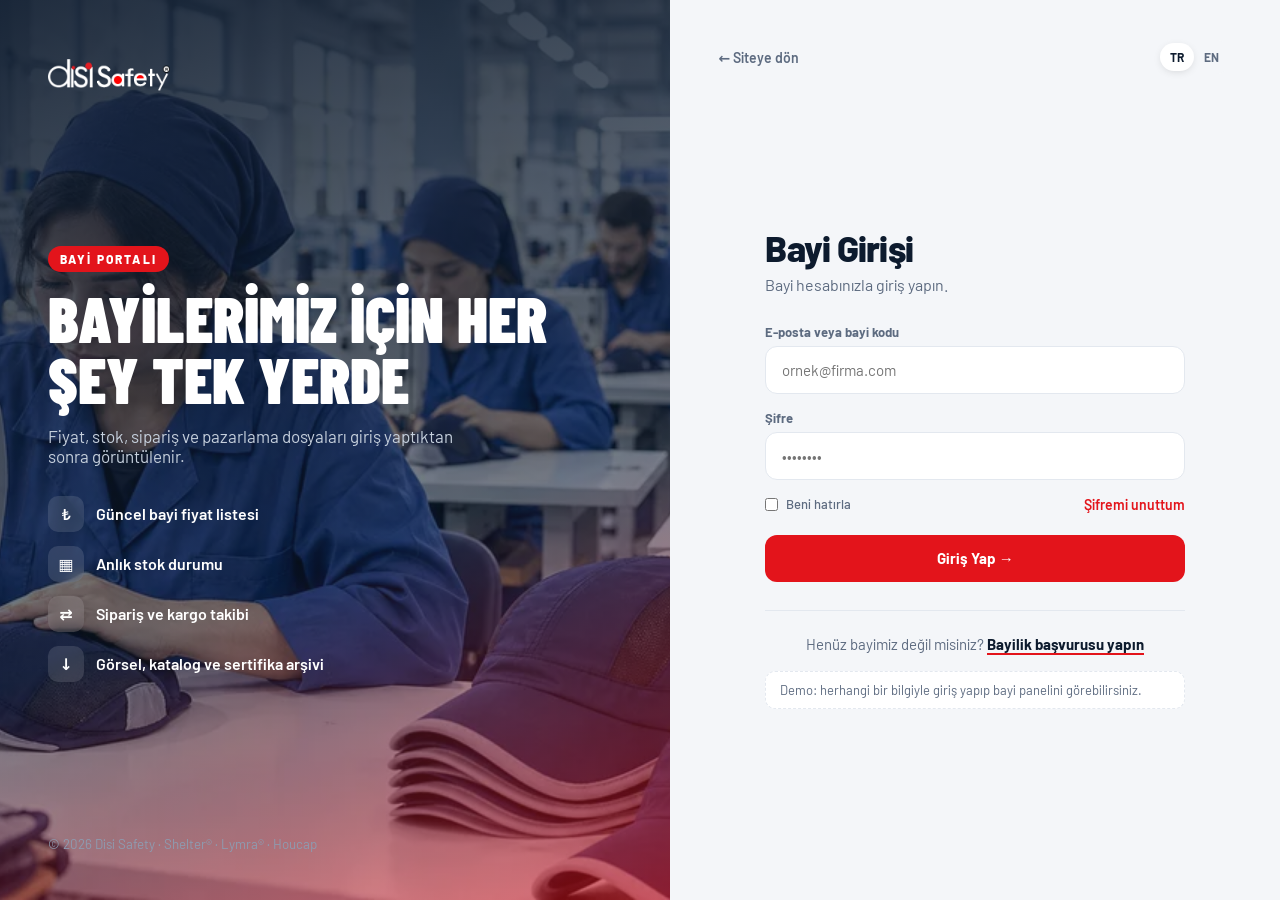
==== bayi.html @ 44014edf "v2: iki yeni ana sayfa tasarımı (A koyu, B açık) + bayi giriş sayfası Co-Authored-By: Claude Opus 5." ====
<!doctype html>
<html lang="tr">
<head>
<meta charset="utf-8">
<meta name="viewport" content="width=device-width,initial-scale=1">
<meta name="robots" content="noindex,nofollow">
<title>Bayi Girişi — Disi Safety</title>
<link rel="icon" href="https://disisafety.com/wp-content/uploads/2024/11/cropped-ds-32x32.png">
<link rel="preconnect" href="https://fonts.googleapis.com"><link rel="preconnect" href="https://fonts.gstatic.com" crossorigin>
<link href="https://fonts.googleapis.com/css2?family=Barlow:wght@400;500;600;700;800&family=Barlow+Condensed:wght@700;800;900&display=swap" rel="stylesheet">
<style>
:root{--red:#e3141b;--navy:#0d1b2e;--navy2:#1d3354;--bg:#f4f6f9;--mut:#5d6b80;--line:#e3e8ef;--ok:#16a34a;--warn:#d97706}
*{box-sizing:border-box;margin:0;padding:0}
body{font-family:Barlow,system-ui,sans-serif;background:var(--bg);color:var(--navy);-webkit-font-smoothing:antialiased;min-height:100vh}
a{color:inherit;text-decoration:none}img{display:block;max-width:100%}
.btn{display:inline-flex;align-items:center;justify-content:center;gap:8px;padding:14px 22px;border-radius:12px;font:700 15px Barlow;border:0;cursor:pointer;transition:.2s}
.btn-red{background:var(--red);color:#fff}.btn-red:hover{background:var(--navy)}
.btn-line{background:#fff;box-shadow:inset 0 0 0 1.5px var(--line);color:var(--navy)}.btn-line:hover{box-shadow:inset 0 0 0 1.5px var(--navy)}
input,select{width:100%;background:#fff;border:1.5px solid var(--line);border-radius:12px;padding:14px 16px;font:15px Barlow;color:var(--navy)}
input:focus,select:focus{outline:none;border-color:var(--navy);background:#fff}
label{font-size:13px;font-weight:700;color:var(--mut);display:block;margin-bottom:6px}
.dil{display:flex;background:var(--bg);border-radius:30px;padding:3px}
.dil button{background:none;border:0;color:var(--mut);font:700 12px Barlow;padding:7px 10px;border-radius:30px;cursor:pointer}
.dil button.on{background:#fff;color:var(--navy);box-shadow:0 2px 8px -2px rgba(0,0,0,.15)}

/* GİRİŞ */
.login{display:grid;grid-template-columns:1.1fr 1fr;min-height:100vh}
.lv{position:relative;background:url(gen/factory.webp) center/cover;color:#fff;padding:48px;display:flex;flex-direction:column;justify-content:space-between;overflow:hidden}
.lv:before{content:"";position:absolute;inset:0;background:linear-gradient(160deg,rgba(13,27,46,.92),rgba(13,27,46,.55) 60%,rgba(227,20,27,.55))}
.lv>*{position:relative}
.lv h1{font:900 clamp(44px,5vw,72px)/.95 "Barlow Condensed";text-transform:uppercase;margin:16px 0}
.lv p{color:#c5cfdc;max-width:420px;font-size:17px}
.lv ul{list-style:none;display:grid;gap:14px;margin-top:30px}
.lv li{display:flex;gap:12px;align-items:center;font-weight:600}
.lv li i{width:36px;height:36px;border-radius:10px;background:rgba(255,255,255,.12);display:grid;place-items:center;font-style:normal;backdrop-filter:blur(6px)}
.tag{display:inline-block;background:var(--red);font:800 12px Barlow;letter-spacing:.18em;text-transform:uppercase;padding:6px 12px;border-radius:30px}
.lf{display:flex;flex-direction:column;padding:40px 48px}
.lf .tp{display:flex;justify-content:space-between;align-items:center}
.lf .tp a{font-weight:600;color:var(--mut);font-size:14px}.lf .tp a:hover{color:var(--red)}
.box{max-width:420px;width:100%;margin:auto}
.box h2{font-size:36px;font-weight:800;letter-spacing:-.02em}
.box>p{color:var(--mut);margin:6px 0 30px}
.fld{margin-bottom:16px}
.row{display:flex;justify-content:space-between;align-items:center;font-size:14px;margin:4px 0 22px}
.row label{display:flex;gap:8px;align-items:center;margin:0;font-weight:500}
.row a{color:var(--red);font-weight:600}
.box .btn{width:100%}
.alt{margin-top:28px;padding-top:24px;border-top:1px solid var(--line);text-align:center;color:var(--mut);font-size:15px}
.alt a{color:var(--navy);font-weight:700;border-bottom:2px solid var(--red)}
.demo{margin-top:18px;font-size:13px;color:var(--mut);background:#fff;border:1px dashed var(--line);padding:10px 14px;border-radius:10px}

/* PANEL */
.panel{display:none;min-height:100vh;grid-template-columns:250px 1fr}
body.in .login{display:none}body.in .panel{display:grid}
aside{background:var(--navy);color:#c5cfdc;padding:26px 18px;display:flex;flex-direction:column;gap:6px;position:sticky;top:0;height:100vh}
aside img{height:40px;margin:0 8px 26px}
aside a{display:flex;align-items:center;gap:12px;padding:12px 14px;border-radius:12px;font-weight:600;font-size:15px;transition:.2s}
aside a svg{width:20px;height:20px}
aside a:hover,aside a.on{background:rgba(255,255,255,.08);color:#fff}
aside a.on{box-shadow:inset 3px 0 0 var(--red)}
aside .out{margin-top:auto;color:#8e9bb0}
main{padding:30px 40px 60px;min-width:0}
.mh{display:flex;justify-content:space-between;align-items:center;gap:20px;margin-bottom:28px;flex-wrap:wrap}
.mh h1{font-size:30px;font-weight:800;letter-spacing:-.02em}
.mh p{color:var(--mut)}
.mh .r{display:flex;gap:10px;align-items:center}
.ann{background:linear-gradient(110deg,var(--red),#b10d13);color:#fff;border-radius:20px;padding:22px 26px;display:flex;justify-content:space-between;align-items:center;gap:20px;margin-bottom:22px;flex-wrap:wrap}
.ann b{font-size:18px}.ann p{opacity:.9;font-size:15px}
.ann .btn{background:#fff;color:var(--red)}
.kpi{display:grid;grid-template-columns:repeat(4,1fr);gap:16px;margin-bottom:22px}
.kpi div{background:#fff;border-radius:18px;padding:20px 22px;border:1px solid var(--line)}
.kpi span{font-size:13px;color:var(--mut);font-weight:600}
.kpi b{display:block;font:800 30px Barlow;margin-top:4px}
.kpi small{font-size:12px;color:var(--ok);font-weight:700}
.grid2{display:grid;grid-template-columns:1.6fr 1fr;gap:22px}
.card{background:#fff;border-radius:20px;border:1px solid var(--line);padding:22px 24px}
.card h3{font-size:19px;font-weight:800;display:flex;justify-content:space-between;align-items:center;margin-bottom:14px;gap:10px;flex-wrap:wrap}
.card h3 input{max-width:220px;padding:9px 14px;font-size:14px}
table{width:100%;border-collapse:collapse;font-size:14px}
th{text-align:left;color:var(--mut);font-weight:700;font-size:12px;text-transform:uppercase;letter-spacing:.06em;padding:10px 8px;border-bottom:1px solid var(--line)}
td{padding:12px 8px;border-bottom:1px solid var(--line)}
td img{width:42px;height:42px;border-radius:10px;object-fit:cover;display:inline-block;vertical-align:middle;margin-right:10px}
.st{font-size:12px;font-weight:700;padding:4px 10px;border-radius:30px;white-space:nowrap}
.st.ok{background:#dcfce7;color:var(--ok)}.st.lo{background:#fef3c7;color:var(--warn)}.st.no{background:var(--bg);color:var(--mut)}
.qty{width:70px;padding:8px;text-align:center}
.add{width:36px;height:36px;border-radius:10px;border:0;background:var(--navy);color:#fff;font-size:18px;cursor:pointer}
.add:hover{background:var(--red)}
.ord{display:flex;justify-content:space-between;align-items:center;padding:12px 0;border-bottom:1px solid var(--line);font-size:14px}
.ord:last-child{border-bottom:0}
.ord b{display:block}.ord small{color:var(--mut)}
.bar{height:6px;border-radius:6px;background:var(--bg);overflow:hidden;margin-top:6px;width:120px}.bar i{display:block;height:100%;background:var(--red)}
.dls{display:grid;grid-template-columns:repeat(4,1fr);gap:14px}
.dls a{background:var(--bg);border-radius:16px;padding:18px;display:flex;flex-direction:column;gap:10px;font-weight:700;transition:.2s}
.dls a:hover{background:var(--navy);color:#fff}
.dls a span{font-size:12px;font-weight:600;color:var(--mut)}
.dls a svg{width:28px;color:var(--red)}
.cart{position:fixed;right:24px;bottom:24px;background:var(--navy);color:#fff;border-radius:16px;padding:14px 18px;display:none;gap:14px;align-items:center;box-shadow:0 20px 40px -10px rgba(13,27,46,.5);z-index:20}
.cart.show{display:flex}
.cart b{background:var(--red);border-radius:30px;padding:2px 9px}
.mtop{display:none}
.totop{position:fixed;left:24px;bottom:24px;z-index:30;width:50px;height:50px;border-radius:50%;background:var(--navy);color:#fff;border:0;cursor:pointer;display:grid;place-items:center;opacity:0;transform:translateY(20px);transition:.35s;box-shadow:0 10px 24px -8px rgba(13,27,46,.6)}
.totop.show{opacity:1;transform:none}.totop .ring{position:absolute;inset:0;transform:rotate(-90deg)}.totop .ring circle{fill:none;stroke:rgba(255,255,255,.15);stroke-width:3}.totop .ring .p{stroke:var(--red)}
.totop .ar{width:18px;height:18px}.totop span{display:none}.totop:hover{background:var(--red)}

@media(max-width:1000px){
  .login{grid-template-columns:1fr}.lv{min-height:auto;padding:30px 24px}.lv ul,.lv>small{display:none}.lv{gap:18px}.lv h1{font-size:40px}
  .lf{padding:30px 24px}
  .panel{grid-template-columns:1fr}aside{display:none}
  .mtop{display:flex;justify-content:space-between;align-items:center;background:var(--navy);padding:14px 20px;position:sticky;top:0;z-index:10}
  .mtop img{height:34px}.mtop button{background:none;border:0;color:#fff;font:700 14px Barlow}
  main{padding:22px 16px 80px}
  .kpi{grid-template-columns:1fr 1fr}.grid2{grid-template-columns:1fr}.dls{grid-template-columns:1fr 1fr}
  .card{padding:18px 14px;overflow-x:auto}
  table{min-width:520px}
}
</style>
</head>
<body>

<!-- GİRİŞ EKRANI -->
<div class="login">
  <div class="lv">
    <a href="javascript:history.back()"><img src="img/footer-logo-2.png" alt="Disi Safety" style="height:44px"></a>
    <div>
      <span class="tag" data-en="Dealer Portal">Bayi Portalı</span>
      <h1 data-en="Everything for our dealers, in one place">Bayilerimiz için her şey tek yerde</h1>
      <p data-en="Prices, stock, orders and marketing files are available after login.">Fiyat, stok, sipariş ve pazarlama dosyaları giriş yaptıktan sonra görüntülenir.</p>
      <ul>
        <li><i>₺</i><span data-en="Up-to-date dealer price list">Güncel bayi fiyat listesi</span></li>
        <li><i>▦</i><span data-en="Live stock status">Anlık stok durumu</span></li>
        <li><i>⇄</i><span data-en="Order & shipment tracking">Sipariş ve kargo takibi</span></li>
        <li><i>↓</i><span data-en="Photo, catalog & certificate archive">Görsel, katalog ve sertifika arşivi</span></li>
      </ul>
    </div>
    <small style="color:#8e9bb0">© 2026 Disi Safety · Shelter® · Lymra® · Houcap</small>
  </div>
  <div class="lf">
    <div class="tp"><a href="javascript:history.back()" data-en="← Back to site">← Siteye dön</a><div class="dil"><button data-l="tr">TR</button><button data-l="en">EN</button></div></div>
    <form class="box" onsubmit="event.preventDefault();girisYap()">
      <h2 data-en="Dealer Login">Bayi Girişi</h2>
      <p data-en="Sign in with your dealer account.">Bayi hesabınızla giriş yapın.</p>
      <div class="fld"><label data-en="Email or dealer code">E-posta veya bayi kodu</label><input placeholder="ornek@firma.com" required></div>
      <div class="fld"><label data-en="Password">Şifre</label><input type="password" placeholder="••••••••" required></div>
      <div class="row"><label><input type="checkbox" style="width:auto"> <span data-en="Remember me">Beni hatırla</span></label><a href="#" data-en="Forgot password?">Şifremi unuttum</a></div>
      <button class="btn btn-red" data-en="Sign in →">Giriş Yap →</button>
      <div class="alt"><span data-en="Not a dealer yet?">Henüz bayimiz değil misiniz?</span> <a href="v2-a.html#teklif" data-en="Apply for dealership">Bayilik başvurusu yapın</a></div>
      <div class="demo" data-en="Demo: type anything to see the dealer panel.">Demo: herhangi bir bilgiyle giriş yapıp bayi panelini görebilirsiniz.</div>
    </form>
  </div>
</div>

<!-- BAYİ PANELİ -->
<div class="panel">
  <aside>
    <img src="img/footer-logo-2.png" alt="Disi Safety">
    <a class="on" href="#"><svg viewBox="0 0 24 24" fill="none" stroke="currentColor" stroke-width="1.8"><rect x="3" y="3" width="7" height="7" rx="1.5"/><rect x="14" y="3" width="7" height="7" rx="1.5"/><rect x="3" y="14" width="7" height="7" rx="1.5"/><rect x="14" y="14" width="7" height="7" rx="1.5"/></svg><span data-en="Overview">Genel Bakış</span></a>
    <a href="#fiyat"><svg viewBox="0 0 24 24" fill="none" stroke="currentColor" stroke-width="1.8"><path d="M4 15c0-5 3.5-9 8-9s8 4 8 9H4z"/><path d="M2 15h14l6 2"/></svg><span data-en="Price list">Fiyat Listesi</span></a>
    <a href="#siparis"><svg viewBox="0 0 24 24" fill="none" stroke="currentColor" stroke-width="1.8"><path d="M3 7h13v10H3zM16 10h3l2 3v4h-5"/><circle cx="7" cy="18" r="2"/><circle cx="18" cy="18" r="2"/></svg><span data-en="Orders">Siparişlerim</span></a>
    <a href="#dosya"><svg viewBox="0 0 24 24" fill="none" stroke="currentColor" stroke-width="1.8"><path d="M6 2h9l5 5v15H6z"/><path d="M14 2v6h6"/></svg><span data-en="Files">Dosyalar</span></a>
    <a href="#"><svg viewBox="0 0 24 24" fill="none" stroke="currentColor" stroke-width="1.8"><circle cx="12" cy="8" r="4"/><path d="M4 21c0-4 3.6-7 8-7s8 3 8 7"/></svg><span data-en="Account">Hesabım</span></a>
    <a class="out" href="#" onclick="cikis()"><svg viewBox="0 0 24 24" fill="none" stroke="currentColor" stroke-width="1.8"><path d="M15 3h4v18h-4M10 17l5-5-5-5M15 12H3"/></svg><span data-en="Log out">Çıkış</span></a>
  </aside>
  <div>
    <div class="mtop"><img src="img/footer-logo-2.png" alt="Disi Safety"><button onclick="cikis()" data-en="Log out">Çıkış</button></div>
    <main>
      <div class="mh"><div><p data-en="Welcome,">Hoş geldiniz,</p><h1>Örnek İSG Ltd. Şti.</h1></div><div class="r"><div class="dil"><button data-l="tr">TR</button><button data-l="en">EN</button></div><a class="btn btn-line" href="v2-a.html" data-en="← Website">← Siteye dön</a></div></div>

      <div class="ann"><div><b data-en="📢 2026 price list published">📢 2026 fiyat listesi yayında</b><p data-en="New Houcap line is open for pre-orders until 30 November.">Yeni Houcap serisi 30 Kasım'a kadar ön siparişe açık.</p></div><a class="btn" href="#fiyat" data-en="View">İncele</a></div>

      <div class="kpi">
        <div><span data-en="Open orders">Açık sipariş</span><b>3</b><small data-en="1 in shipment">1'i kargoda</small></div>
        <div><span data-en="This year">Bu yıl toplam</span><b>12.400</b><small data-en="pcs · +18%">adet · +%18</small></div>
        <div><span data-en="Dealer discount">Bayi iskontosu</span><b>%25</b><small data-en="Gold level">Altın seviye</small></div>
        <div><span data-en="Balance">Cari bakiye</span><b>₺0</b><small data-en="Up to date">Güncel</small></div>
      </div>

      <div class="grid2">
        <div class="card" id="fiyat"><h3><span data-en="Dealer price list">Bayi fiyat listesi</span><input id="ara" placeholder="Model ara…" data-en-ph="Search model…"></h3>
          <table><thead><tr><th data-en="Model">Model</th><th data-en="Price (excl. VAT)">Fiyat (KDV hariç)</th><th data-en="Stock">Stok</th><th data-en="Qty">Adet</th><th></th></tr></thead><tbody id="tb"></tbody></table>
        </div>
        <div class="card" id="siparis"><h3 data-en="Recent orders">Son siparişler</h3>
          <div class="ord"><div><b>#DS-2611</b><small>Shelter 05 × 1.000</small></div><div><span class="st lo" data-en="In production">Üretimde</span><div class="bar"><i style="width:60%"></i></div></div></div>
          <div class="ord"><div><b>#DS-2598</b><small>Lymra 03 × 500</small></div><div><span class="st ok" data-en="Shipped">Kargoda</span><div class="bar"><i style="width:90%"></i></div></div></div>
          <div class="ord"><div><b>#DS-2550</b><small>Shelter 07 × 2.000</small></div><div><span class="st no" data-en="Delivered">Teslim edildi</span><div class="bar"><i style="width:100%;background:var(--ok)"></i></div></div></div>
          <div class="ord"><div><b>#DS-2511</b><small>Polo · logolu × 300</small></div><div><span class="st no" data-en="Delivered">Teslim edildi</span><div class="bar"><i style="width:100%;background:var(--ok)"></i></div></div></div>
        </div>
      </div>

      <div class="card" id="dosya" style="margin-top:22px"><h3 data-en="Files for dealers">Bayi dosyaları</h3>
        <div class="dls">
          <a href="#"><svg viewBox="0 0 24 24" fill="none" stroke="currentColor" stroke-width="1.7"><path d="M6 2h9l5 5v15H6z"/><path d="M14 2v6h6"/></svg><span data-en="Catalog 2026 · PDF">Katalog 2026 · PDF</span><b data-en="Product catalog">Ürün kataloğu</b></a>
          <a href="#"><svg viewBox="0 0 24 24" fill="none" stroke="currentColor" stroke-width="1.7"><rect x="3" y="5" width="18" height="14" rx="2"/><circle cx="9" cy="10" r="2"/><path d="M21 16l-5-5-8 8"/></svg><span>ZIP · 240 MB</span><b data-en="HD product photos">HD ürün görselleri</b></a>
          <a href="#"><svg viewBox="0 0 24 24" fill="none" stroke="currentColor" stroke-width="1.7"><path d="M12 3l8 3v6c0 5-3.5 8-8 9-4.5-1-8-4-8-9V6z"/><path d="M8.5 12l2.5 2.5 4.5-5"/></svg><span>PDF</span><b data-en="EN 812 certificate">EN 812 sertifikası</b></a>
          <a href="#"><svg viewBox="0 0 24 24" fill="none" stroke="currentColor" stroke-width="1.7"><path d="M4 4h16v16H4z"/><path d="M4 9h16M9 9v11"/></svg><span>XLSX</span><b data-en="Price list (Excel)">Fiyat listesi (Excel)</b></a>
        </div>
      </div>
    </main>
  </div>
</div>
<div class="cart" id="cart"><span data-en="Cart">Sepet</span><b id="cn">0</b><a class="btn btn-red" style="padding:10px 16px" href="#" onclick="alert0(event)" data-en="Send order">Siparişi gönder</a></div>

<script src="js/v2.js"></script>
<script>
const LISTE=[["Shelter 05","img/shelter-6.jpg","ok"],["Shelter 07","img/shelter-8.jpg","ok"],["Shelter 03","img/shelter-4.jpg","ok"],["Shelter 01","img/shelter-11.jpg","lo"],["Lymra 04","img/lymra-tek-kirmizi.jpg","ok"],["Lymra 03","img/lymra-tek-neon.jpg","lo"],["Lymra 05","img/lymra-7.jpg","ok"],["Houcap 01","img/shelter-7.jpg","no"]];
const ST={ok:["Stokta","In stock"],lo:["Sınırlı","Limited"],no:["Ön sipariş","Pre-order"]};
let sepet=0;
function tablo(){
  const q=(document.getElementById("ara").value||"").toLowerCase();
  document.getElementById("tb").innerHTML=LISTE.filter(r=>r[0].toLowerCase().includes(q)).map(r=>`<tr><td><img src="${r[1]}" alt="">${r[0]}</td><td><b>•••,••</b> <small style="color:var(--mut)">${DIL==="tr"?"(bayiye özel)":"(dealer only)"}</small></td><td><span class="st ${r[2]}">${ST[r[2]][DIL==="tr"?0:1]}</span></td><td><input class="qty" type="number" min="250" step="50" value="250"></td><td><button class="add" title="Sepete ekle" onclick="ekle()">+</button></td></tr>`).join("");
}
function ekle(){sepet++;document.getElementById("cn").textContent=sepet;document.getElementById("cart").classList.add("show")}
function alert0(e){e.preventDefault();document.getElementById("cart").innerHTML=DIL==="tr"?"✓ Sipariş talebiniz iletildi (demo).":"✓ Order request sent (demo).";setTimeout(()=>document.getElementById("cart").classList.remove("show"),2500)}
function girisYap(){document.body.classList.add("in");try{sessionStorage.setItem("disi_bayi","1")}catch(e){}scrollTo(0,0)}
function cikis(){document.body.classList.remove("in");try{sessionStorage.removeItem("disi_bayi")}catch(e){}}
try{if(sessionStorage.getItem("disi_bayi"))document.body.classList.add("in")}catch(e){}
document.getElementById("ara").oninput=tablo;
tablo();dilKur(tablo);yukari();
</script>
</body>
</html>
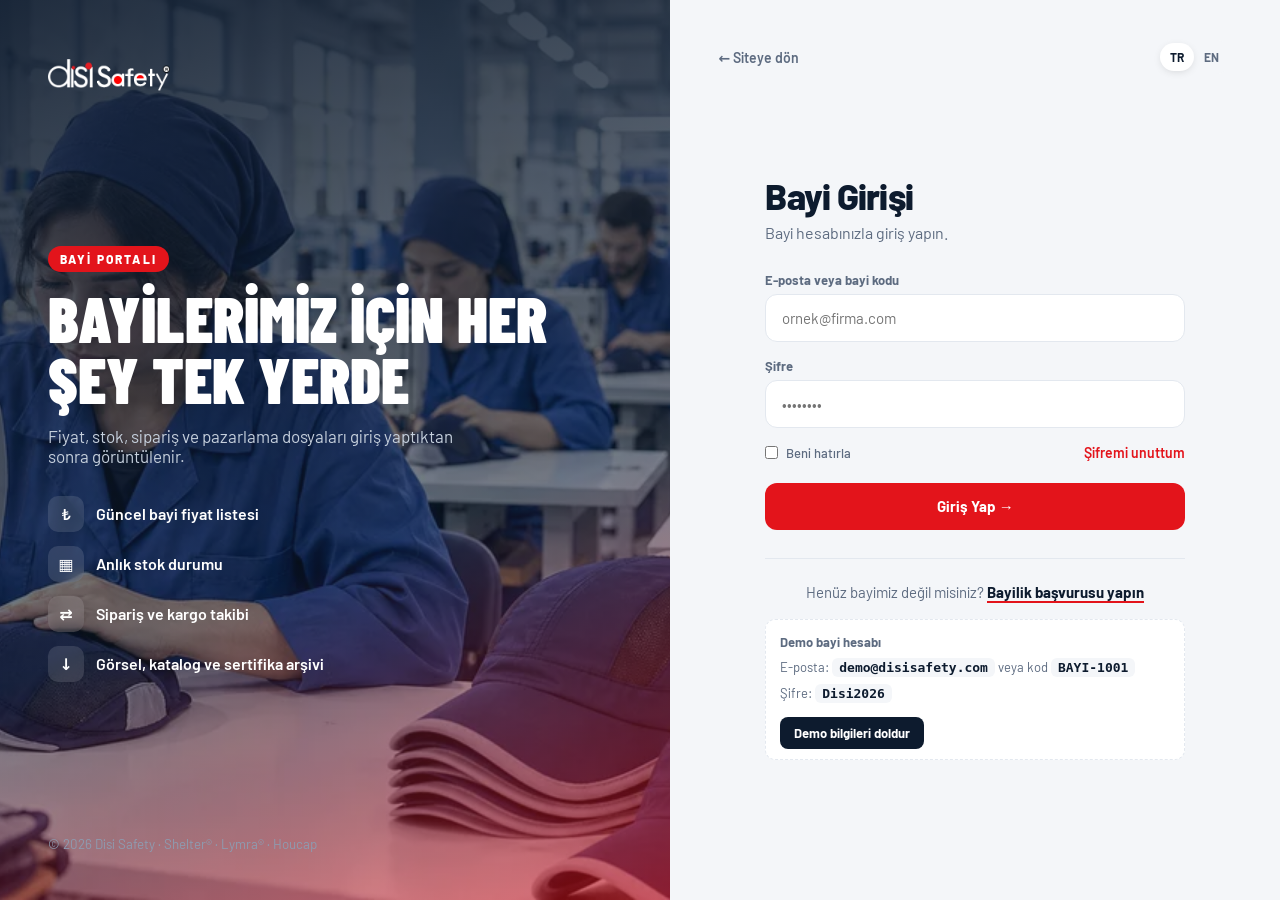
==== commit a6acad4d: "bayi: demo kullanıcı (demo@disisafety.com / BAYI-1001, Disi2026) + örnek fiyatlar Co-Authored-By: Cl" ====
--- a/bayi.html
+++ b/bayi.html
@@ -47,7 +47,10 @@
 .box .btn{width:100%}
 .alt{margin-top:28px;padding-top:24px;border-top:1px solid var(--line);text-align:center;color:var(--mut);font-size:15px}
 .alt a{color:var(--navy);font-weight:700;border-bottom:2px solid var(--red)}
-.demo{margin-top:18px;font-size:13px;color:var(--mut);background:#fff;border:1px dashed var(--line);padding:10px 14px;border-radius:10px}
+.hata{display:none;margin-top:14px;background:#fde8e9;color:var(--red);font-weight:600;font-size:14px;padding:10px 14px;border-radius:10px}.hata.on{display:block}
+.demo code{background:var(--bg);padding:2px 7px;border-radius:6px;font-weight:700;color:var(--navy)}
+.doldur{margin-top:10px;background:var(--navy);color:#fff;border:0;border-radius:8px;padding:8px 14px;font:700 13px Barlow;cursor:pointer}.doldur:hover{background:var(--red)}
+.demo{line-height:1.9;margin-top:18px;font-size:13px;color:var(--mut);background:#fff;border:1px dashed var(--line);padding:10px 14px;border-radius:10px}
 
 /* PANEL */
 .panel{display:none;min-height:100vh;grid-template-columns:250px 1fr}
@@ -139,12 +142,13 @@
     <form class="box" onsubmit="event.preventDefault();girisYap()">
       <h2 data-en="Dealer Login">Bayi Girişi</h2>
       <p data-en="Sign in with your dealer account.">Bayi hesabınızla giriş yapın.</p>
-      <div class="fld"><label data-en="Email or dealer code">E-posta veya bayi kodu</label><input placeholder="ornek@firma.com" required></div>
-      <div class="fld"><label data-en="Password">Şifre</label><input type="password" placeholder="••••••••" required></div>
+      <div class="fld"><label data-en="Email or dealer code">E-posta veya bayi kodu</label><input id="kul" placeholder="ornek@firma.com" autocomplete="username" required></div>
+      <div class="fld"><label data-en="Password">Şifre</label><input id="sif" type="password" placeholder="••••••••" autocomplete="current-password" required></div>
       <div class="row"><label><input type="checkbox" style="width:auto"> <span data-en="Remember me">Beni hatırla</span></label><a href="#" data-en="Forgot password?">Şifremi unuttum</a></div>
       <button class="btn btn-red" data-en="Sign in →">Giriş Yap →</button>
       <div class="alt"><span data-en="Not a dealer yet?">Henüz bayimiz değil misiniz?</span> <a href="v2-a.html#teklif" data-en="Apply for dealership">Bayilik başvurusu yapın</a></div>
-      <div class="demo" data-en="Demo: type anything to see the dealer panel.">Demo: herhangi bir bilgiyle giriş yapıp bayi panelini görebilirsiniz.</div>
+      <div class="hata" id="hata" data-en="Email/dealer code or password is wrong.">E-posta/bayi kodu veya şifre hatalı.</div>
+      <div class="demo"><b data-en="Demo dealer account">Demo bayi hesabı</b><br><span data-en="Email:">E-posta:</span> <code>demo@disisafety.com</code> <span data-en="or code">veya kod</span> <code>BAYI-1001</code><br><span data-en="Password:">Şifre:</span> <code>Disi2026</code><br><button type="button" class="doldur" onclick="document.getElementById('kul').value='demo@disisafety.com';document.getElementById('sif').value='Disi2026'" data-en="Fill demo info">Demo bilgileri doldur</button></div>
     </form>
   </div>
 </div>
@@ -163,7 +167,7 @@
   <div>
     <div class="mtop"><img src="img/footer-logo-2.png" alt="Disi Safety"><button onclick="cikis()" data-en="Log out">Çıkış</button></div>
     <main>
-      <div class="mh"><div><p data-en="Welcome,">Hoş geldiniz,</p><h1>Örnek İSG Ltd. Şti.</h1></div><div class="r"><div class="dil"><button data-l="tr">TR</button><button data-l="en">EN</button></div><a class="btn btn-line" href="v2-a.html" data-en="← Website">← Siteye dön</a></div></div>
+      <div class="mh"><div><p data-en="Welcome,">Hoş geldiniz,</p><h1>Demo İSG Ltd. Şti. <small style="font-size:14px;color:var(--mut);font-weight:600">· BAYI-1001</small></h1></div><div class="r"><div class="dil"><button data-l="tr">TR</button><button data-l="en">EN</button></div><a class="btn btn-line" href="v2-a.html" data-en="← Website">← Siteye dön</a></div></div>
 
       <div class="ann"><div><b data-en="📢 2026 price list published">📢 2026 fiyat listesi yayında</b><p data-en="New Houcap line is open for pre-orders until 30 November.">Yeni Houcap serisi 30 Kasım'a kadar ön siparişe açık.</p></div><a class="btn" href="#fiyat" data-en="View">İncele</a></div>
 
@@ -201,16 +205,18 @@
 
 <script src="js/v2.js"></script>
 <script>
-const LISTE=[["Shelter 05","img/shelter-6.jpg","ok"],["Shelter 07","img/shelter-8.jpg","ok"],["Shelter 03","img/shelter-4.jpg","ok"],["Shelter 01","img/shelter-11.jpg","lo"],["Lymra 04","img/lymra-tek-kirmizi.jpg","ok"],["Lymra 03","img/lymra-tek-neon.jpg","lo"],["Lymra 05","img/lymra-7.jpg","ok"],["Houcap 01","img/shelter-7.jpg","no"]];
+const LISTE=[["Shelter 05","img/shelter-6.jpg","ok","185,00"],["Shelter 07","img/shelter-8.jpg","ok","210,00"],["Shelter 03","img/shelter-4.jpg","ok","195,00"],["Shelter 01","img/shelter-11.jpg","lo","215,00"],["Lymra 04","img/lymra-tek-kirmizi.jpg","ok","240,00"],["Lymra 03","img/lymra-tek-neon.jpg","lo","240,00"],["Lymra 05","img/lymra-7.jpg","ok","275,00"],["Houcap 01","img/shelter-7.jpg","no","—"]];
 const ST={ok:["Stokta","In stock"],lo:["Sınırlı","Limited"],no:["Ön sipariş","Pre-order"]};
 let sepet=0;
 function tablo(){
   const q=(document.getElementById("ara").value||"").toLowerCase();
-  document.getElementById("tb").innerHTML=LISTE.filter(r=>r[0].toLowerCase().includes(q)).map(r=>`<tr><td><img src="${r[1]}" alt="">${r[0]}</td><td><b>•••,••</b> <small style="color:var(--mut)">${DIL==="tr"?"(bayiye özel)":"(dealer only)"}</small></td><td><span class="st ${r[2]}">${ST[r[2]][DIL==="tr"?0:1]}</span></td><td><input class="qty" type="number" min="250" step="50" value="250"></td><td><button class="add" title="Sepete ekle" onclick="ekle()">+</button></td></tr>`).join("");
+  document.getElementById("tb").innerHTML=LISTE.filter(r=>r[0].toLowerCase().includes(q)).map(r=>`<tr><td><img src="${r[1]}" alt="">${r[0]}</td><td><b>${r[3]==="—"?"—":"₺"+r[3]}</b> <small style="color:var(--mut)">${DIL==="tr"?"(örnek)":"(sample)"}</small></td><td><span class="st ${r[2]}">${ST[r[2]][DIL==="tr"?0:1]}</span></td><td><input class="qty" type="number" min="250" step="50" value="250"></td><td><button class="add" title="Sepete ekle" onclick="ekle()">+</button></td></tr>`).join("");
 }
 function ekle(){sepet++;document.getElementById("cn").textContent=sepet;document.getElementById("cart").classList.add("show")}
 function alert0(e){e.preventDefault();document.getElementById("cart").innerHTML=DIL==="tr"?"✓ Sipariş talebiniz iletildi (demo).":"✓ Order request sent (demo).";setTimeout(()=>document.getElementById("cart").classList.remove("show"),2500)}
-function girisYap(){document.body.classList.add("in");try{sessionStorage.setItem("disi_bayi","1")}catch(e){}scrollTo(0,0)}
+function girisYap(){const k=document.getElementById("kul").value.trim().toLowerCase(),p=document.getElementById("sif").value;
+  if(!((k==="demo@disisafety.com"||k==="bayi-1001")&&p==="Disi2026")){document.getElementById("hata").classList.add("on");return}
+  document.getElementById("hata").classList.remove("on");document.body.classList.add("in");try{sessionStorage.setItem("disi_bayi","1")}catch(e){}scrollTo(0,0)}
 function cikis(){document.body.classList.remove("in");try{sessionStorage.removeItem("disi_bayi")}catch(e){}}
 try{if(sessionStorage.getItem("disi_bayi"))document.body.classList.add("in")}catch(e){}
 document.getElementById("ara").oninput=tablo;
